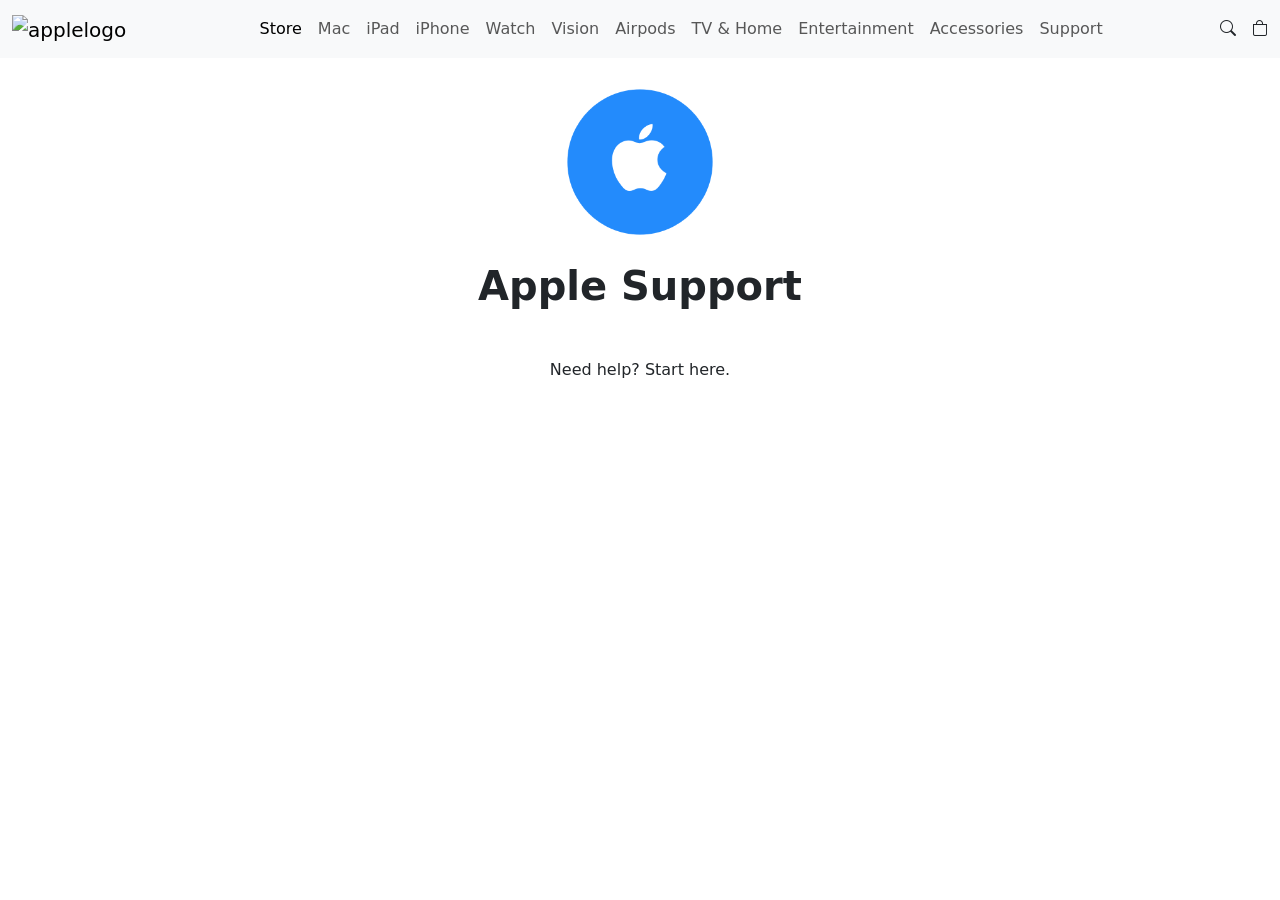
==== support.html @ f09110b0 "support page" ====
<!doctype html>
<html lang="en">
  <head>
    <meta charset="utf-8" />
    <meta name="viewport" content="width=device-width, initial-scale=1" />
    <title>Support Replica</title>
    <link
      href="https://cdn.jsdelivr.net/npm/bootstrap@5.3.8/dist/css/bootstrap.min.css"
      rel="stylesheet"
      integrity="sha384-sRIl4kxILFvY47J16cr9ZwB07vP4J8+LH7qKQnuqkuIAvNWLzeN8tE5YBujZqJLB"
      crossorigin="anonymous"
    />
    <link
      rel="stylesheet"
      href="https://cdn.jsdelivr.net/npm/bootstrap-icons@1.13.1/font/bootstrap-icons.min.css"
    />
    <link rel="stylesheet" href="styles.css" />
    <link rel="stylesheet" href="supportstyles.css" />
  </head>
  <body>
    <!--nav bar-->
    <nav class="navbar navbar-expand-lg bg-body-tertiary">
      <div class="container-fluid">
        <a class="navbar-brand" href="index.html"
          ><img
            class="apple-logo"
            src="https://upload.wikimedia.org/wikipedia/commons/f/fa/Apple_logo_black.svg"
            alt="applelogo"
        /></a>
        <!--these are nav bar icons-->

        <!--flex will be applied anythig bigger than large (d-lg-flex) mb-2 mb-lg-0 (when screen bigger than lg 0 will be applied) anything (screen) bigger than lg will display all list and anything larger will not display nav drop down -->
        <div
          class="collapse navbar-collapse d-none d-lg-flex justify-content-center"
          id="navbarSupportedContent"
        >
          <ul class="navbar-nav mb-2 mb-lg-0">
            <li class="nav-item">
              <a class="nav-link active" aria-current="page" href="#">Store</a>
            </li>
            <li class="nav-item">
              <a class="nav-link" href="#">Mac</a>
            </li>
            <li class="nav-item">
              <a class="nav-link" href="#">iPad</a>
            </li>
            <li class="nav-item">
              <a class="nav-link" href="#">iPhone</a>
            </li>
            <li class="nav-item">
              <a class="nav-link" href="#">Watch</a>
            </li>
            <li class="nav-item">
              <a class="nav-link" href="#">Vision</a>
            </li>
            <li class="nav-item">
              <a class="nav-link" href="#">Airpods</a>
            </li>
            <li class="nav-item">
              <a class="nav-link" href="#">TV & Home</a>
            </li>
            <li class="nav-item">
              <a class="nav-link" href="#">Entertainment</a>
            </li>
            <li class="nav-item">
              <a class="nav-link" href="#">Accessories</a>
            </li>
            <li class="nav-item">
              <a class="nav-link" href="#">Support</a>
            </li>
          </ul>
        </div>

        <div class="d-flex gap-3 align-items-center">
          <i class="bi bi-search"></i>
          <i class="bi bi-bag"></i>
          <button
            class="navbar-toggler"
            type="button"
            data-bs-toggle="collapse"
            data-bs-target="#navbarSupportedContent"
            aria-controls="navbarSupportedContent"
            aria-expanded="false"
            aria-label="Toggle navigation"
          >
            <span class="navbar-toggler-icon"></span>
          </button>
        </div>
      </div>

      <!--second link-->
      <div
        class="collapse d-lg-none justify-content-center px-4"
        id="navbarSupportedContent"
      >
        <ul class="navbar-nav mb-2 mb-lg-0">
          <li class="nav-item">
            <a class="nav-link active" aria-current="page" href="#">Store</a>
          </li>
          <li class="nav-item">
            <a class="nav-link" href="#">Mac</a>
          </li>
          <li class="nav-item">
            <a class="nav-link" href="#">iPad</a>
          </li>
          <li class="nav-item">
            <a class="nav-link" href="#">iPhone</a>
          </li>
          <li class="nav-item">
            <a class="nav-link" href="#">Watch</a>
          </li>
          <li class="nav-item">
            <a class="nav-link" href="#">Vision</a>
          </li>
          <li class="nav-item">
            <a class="nav-link" href="#">Airpods</a>
          </li>
          <li class="nav-item">
            <a class="nav-link" href="#">TV & Home</a>
          </li>
          <li class="nav-item">
            <a class="nav-link" href="#">Entertainment</a>
          </li>
          <li class="nav-item">
            <a class="nav-link" href="#">Accessories</a>
          </li>
          <li class="nav-item">
            <a class="nav-link" href="#">Support</a>
          </li>
        </ul>
      </div>
    </nav>
    <!--apple blue logo image-->
    <div class="blue-apple-container d-flex justify-content-center mt-1">
      <img
        style="width: 200px"
        src="./supportimages/support-home-apple-logo-circle-blue.png"
        alt="logo"
      />
    </div>
    <h1 class="applesupport-container text-center""><b>Apple Support</b></h1>
    <div class="text-center mt-5">
        <p>Need help? Start here.</p>
    </div>
    <!--gallery-->
<div class="row">
    <div class="col"></div>
    <div class="col"></div>



</div>


    <script
      src="https://cdn.jsdelivr.net/npm/bootstrap@5.3.8/dist/js/bootstrap.bundle.min.js"
      integrity="sha384-FKyoEForCGlyvwx9Hj09JcYn3nv7wiPVlz7YYwJrWVcXK/BmnVDxM+D2scQbITxI"
      crossorigin="anonymous"
    ></script>
  </body>
</html>
---- styles.css ----
.apple-logo {
  width: 20px;
  height: auto;
}

.hero-section {
  background-image: url("https://web.archive.org/web/20260325112115im_/https://www.apple.com/v/home/cm/images/heroes/iphone-family/hero_iphone_family__fuz5j2v5xx6y_mediumtall_2x.jpg");
  height: 800px;
  background-position: center;
  background-size: cover;
}

.learn {
  color: white;
  background-color: rgb(24, 89, 255);
  border-color: rgb(24, 89, 255);
  border-radius: 1000px;
  padding: 10px;
  padding-left: 20px;
  padding-right: 20px;
  border-width: 1px;
}
.shop {
  color: blue;
  border-color: blue;
  border-radius: 1000px;
  padding: 10px;
  padding-left: 20px;
  padding-right: 20px;
  border-width: 1px;
}

.h3 {
  padding: 3px;
}

.paragraph {
  padding: 20px;
  background: -webkit-linear-gradient(
    356deg,
    #0090f7,
    #ba62fc,
    #f2416b,
    #f55600
  );
  background: linear-gradient(94deg, #0090f7, #ba62fc, #f2416b, #f55600);
  -webkit-background-clip: text;
  background-clip: text;
  color: transparent;
  display: inline-block;
}

.buttons {
  display: flex;
  flex-direction: row;
  justify-content: space-evenly;
}

.image-section {
  background-image: url("https://www.apple.com/v/home/cf/images/promos/ipad-air/promo_ipad_air__bfbxzvw65c02_medium_2x.jpg");
  height: 800px;
  background-position: center;
  background-size: cover;
}

.buttons2 {
  display: flex;
  flex-direction: row;
  justify-content: center;
}

.buy {
  color: rgb(24, 89, 255);
  background-color: transparent;
  border-color: rgb(24, 89, 255);
  border-radius: 1000px;
  border-width: 1px;
  padding: 10px;
  padding-left: 20px;
  padding-right: 20px;
}

.image-section-2 {
  background-image: url("https://web.archive.org/web/20260325112116im_/https://www.apple.com/v/home/cm/images/heroes/macbook-neo/hero_macbook_neo__gnm3snkti4a6_mediumtall_2x.jpg");
  height: 800px;
  background-position: center;
  background-size: cover;
}
/* 
.gallery-section {
  height:;
} */

.img-1 {
  background-image: url("https://web.archive.org/web/20260325112104im_/https://www.apple.com/v/home/cm/images/promos/iphone-tradein/promo_iphone_tradein__bugw15ka691e_medium_2x.jpg");
  background-size: cover;
  height: 700px;
  width: auto;
  background-repeat: no-repeat;
}

.img-2 {
  background-image: url("https://web.archive.org/web/20260325112125im_/https://www.apple.com/v/home/cm/images/promos/macbook-pro/promo_macbook_pro__e3xqrygvp9ea_medium_2x.jpg");
  background-size: cover;
  height: 700px;
  width: auto;
  background-repeat: no-repeat;
}

.img-3-container {
  height: 700px;
  width: auto;
}
.img-3 {
  background-image: url("https://web.archive.org/web/20260325112104im_/https://www.apple.com/v/home/cm/images/promos/apple-watch-series-11/promo_apple_watch_series_11__b63hxviqvonm_medium_2x.jpg");
  background-size: contain;
  width: auto;
  height: 700px;
  background-repeat: no-repeat;
  object-fit: fill;
}

.img-4 {
  background-image: url("https://web.archive.org/web/20260325112104im_/https://www.apple.com/v/home/cm/images/promos/apple-card/promo_apple_card__5cm7draujpey_medium_2x.jpg");
  background-size: cover;
  height: 700px;
  width: auto;
  background-repeat: no-repeat;
}

.img-5 {
  background-image: url("https://web.archive.org/web/20260325112104im_/https://www.apple.com/v/home/cm/images/promos/apple-50/promo_apple_50__cb3xo5si7y6a_medium_2x.jpg");
  background-size: cover;
  height: 700px;
  width: auto;
  background-repeat: no-repeat;
}

.img-6 {
  background-image: url("https://web.archive.org/web/20260325112104im_/https://www.apple.com/v/home/cm/images/promos/wwdc26-announce/promo_wwdc26_announce__b74q051bn5ki_medium_2x.jpg ");
  background-size: cover;
  height: 700px;
  width: auto;
  background-repeat: no-repeat;
}

.applelogo-trade-in-png {
  background-image: url("https://www.apple.com/v/home/cm/images/logos/iphone-tradein/promo_logo_iphone_tradein__7y3gtai5az66_medium_2x.png");
  width: 155px;
  height: 32px;
  background-size: 155px 32px;
  background-repeat: no-repeat;
  background-position: center;
}
.fs-1 {
  color: white;
  margin-top: 40px;
}

.btn-outline-primary {
  border-radius: 1000px;
  padding: 10px;
  padding-left: 20px;
  padding-right: 20px;
  border-width: 1px;
}

.btn-primary {
  border-radius: 1000px;
  padding: 10px;
  padding-left: 20px;
  padding-right: 20px;
  border-width: 1px;
}

.ipad-air-logo {
  background-image: url("https://web.archive.org/web/20260325112104im_/https://www.apple.com/v/home/cm/images/logos/ipad-air-m4/hero_logo_ipad_air__ejixj9pic0uq_medium_2x.png");
  height: 32px;
  width: 100%;
  background-size: 155px 30px;
  background-repeat: no-repeat;
  background-position: center;
}

.macbookpro-text {
  color: white;
  font-size: larger;
}

.watch-logo {
  background-image: url("https://web.archive.org/web/20260325112104im_/https://www.apple.com/v/home/cm/images/logos/apple-watch-series-11/promo_logo_apple_watch_series_11__d9br21pxygya_large_2x.png");
  width: 100%;
  height: 32px;
  background-size: 233px 29px;
  background-repeat: no-repeat;
  background-position: center;
}

.display-5 {
  font-size: large;
}

.buttons-3 {
  display: flex;
  flex-direction: row;
  justify-content: center;
  margin-top: 10px;
}

.card-logo {
  background-image: url("https://web.archive.org/web/20260325112104im_/https://www.apple.com/v/home/cm/images/logos/apple-card/logo__dcojfwkzna2q_large.png");
  width: auto;
  height: 50px;
  background-repeat: no-repeat;
  background-position: center;
  margin-top: 50px;
}

.apple50years-logo {
  background-image: url("https://web.archive.org/web/20260325112104im_/https://www.apple.com/v/home/cm/images/logos/apple-50/promo_logo_apple_50_headline__5493ndwfu0iy_medium.png");
  margin-top: 380px;
  height: 200px;
  width: auto;
  background-position: center;
  background-repeat: no-repeat;
}

.buttons-5 {
  display: flex;
  flex-direction: column;
  align-items: center;
  margin-top: -30px;
}

.text-wrap {
  display: flex;
  flex-direction: column;
  justify-content: center;
  align-items: center;
}
.wdc-text {
  margin-top: 500px;
  color: white;
  display: flex;
  flex-direction: column;
  justify-content: center;
  text-align: center;
}

.carousel-container {
  background-color: rgb(245, 244, 247);
  margin-top: 30px;
  height: fit-content;
}

.entertainment-header {
  display: flex;
  flex-direction: column;
  justify-content: center;
  text-align: center;
  padding-top: 30px;
  padding-bottom: 10px;
}
---- supportstyles.css ----
.blue-apple-container {
}
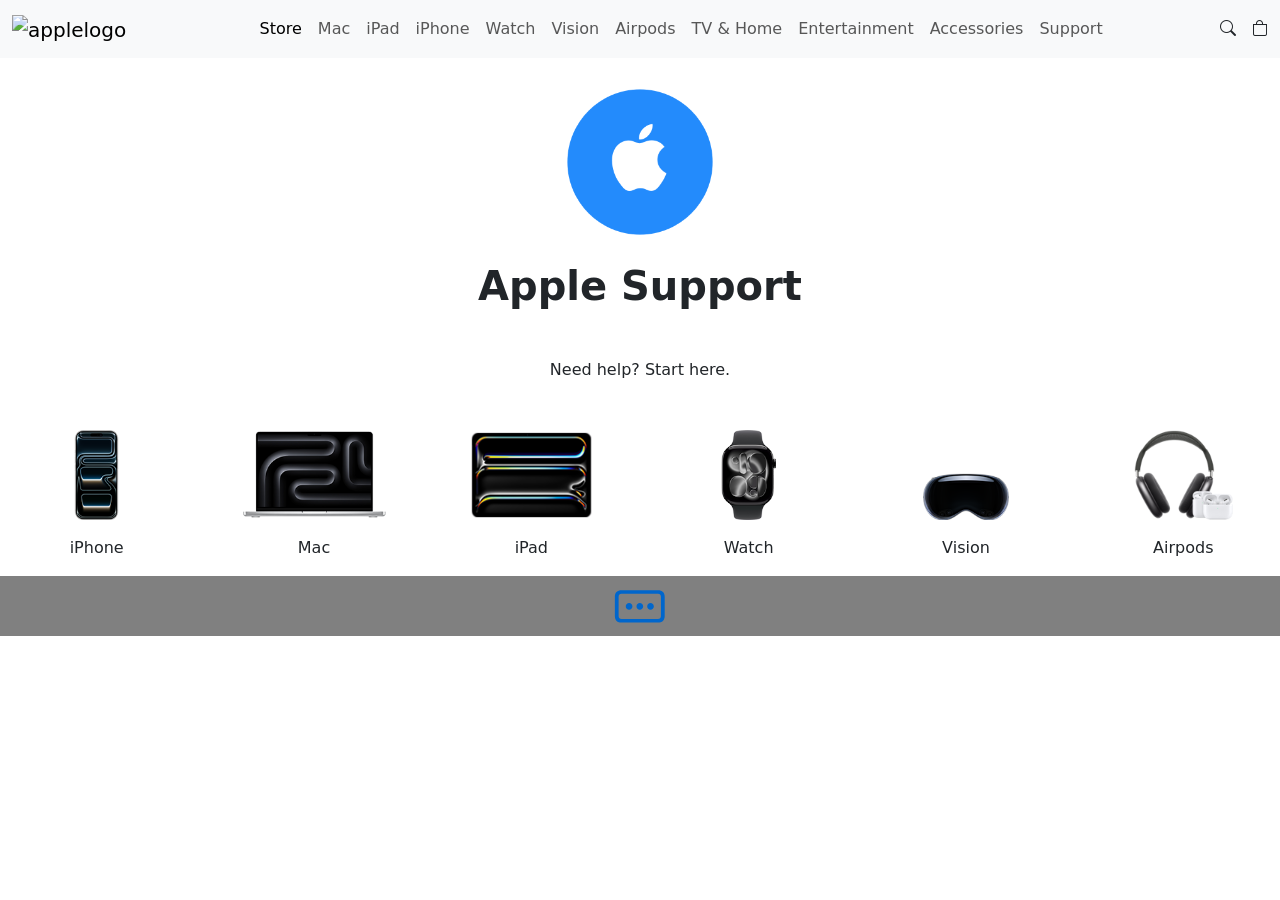
==== commit 22a8d14b: "updated gallery" ====
--- a/support.html
+++ b/support.html
@@ -138,20 +138,79 @@
         alt="logo"
       />
     </div>
-    <h1 class="applesupport-container text-center""><b>Apple Support</b></h1>
+
+    <h1 class="applesupport-container text-center"><b>Apple Support</b></h1>
+
     <div class="text-center mt-5">
-        <p>Need help? Start here.</p>
+      <p>Need help? Start here.</p>
     </div>
     <!--gallery-->
-<div class="row">
-    <div class="col"></div>
-    <div class="col"></div>
-
-
-
-</div>
-
-
+    <div class="products-container mt-5">
+      <div class="row">
+        <div style="height: 90px" class="col d-flex justify-content-center">
+          <img src="./supportimages/iphone.png" alt="iphone" />
+        </div>
+        <div style="height: 90px" class="col d-flex justify-content-center">
+          <img src="./supportimages/mac.png" alt="mac" />
+        </div>
+        <div style="height: 90px" class="col d-flex justify-content-center">
+          <img src="./supportimages/ipad.png" alt="ipad" />
+        </div>
+        <div style="height: 90px" class="col d-flex justify-content-center">
+          <img src="./supportimages/image-grid-watch_2x.png" alt="watch" />
+        </div>
+        <div style="height: 90px" class="col d-flex justify-content-center">
+          <img
+            src="./supportimages/image-grid-apple-vision-pro_2x.png"
+            alt="vision"
+          />
+        </div>
+        <div style="height: 90px" class="col d-flex justify-content-center">
+          <img src="./supportimages/image-grid-airpods_2x.png" alt="airpods" />
+        </div>
+      </div>
+
+      <div class="row mt-3">
+        <div class="col d-flex justify-content-center">
+          <p>iPhone</p>
+          <a href=""></a>
+        </div>
+
+        <div class="col d-flex justify-content-center">
+          <p>Mac</p>
+        </div>
+
+        <div class="col d-flex justify-content-center">
+          <p>iPad</p>
+        </div>
+
+        <div class="col d-flex justify-content-center">
+          <p>Watch</p>
+        </div>
+
+        <div class="col d-flex justify-content-center">
+          <p>Vision</p>
+        </div>
+        <div class="col d-flex justify-content-center">
+          <p>Airpods</p>
+        </div>
+      </div>
+    </div>
+
+    <!--Cards-->
+    <div class="card-container">
+      <div class="row">
+        <div
+          class="col d-flex justify-content-center"
+          style="background-color: grey"
+        >
+          <img
+            src="./supportimages/icon-apple-account-password-open.svg"
+            alt=""
+          />
+        </div>
+      </div>
+    </div>
     <script
       src="https://cdn.jsdelivr.net/npm/bootstrap@5.3.8/dist/js/bootstrap.bundle.min.js"
       integrity="sha384-FKyoEForCGlyvwx9Hj09JcYn3nv7wiPVlz7YYwJrWVcXK/BmnVDxM+D2scQbITxI"
--- a/styles.css
+++ b/styles.css
@@ -113,11 +113,10 @@
 }
 .img-3 {
   background-image: url("https://web.archive.org/web/20260325112104im_/https://www.apple.com/v/home/cm/images/promos/apple-watch-series-11/promo_apple_watch_series_11__b63hxviqvonm_medium_2x.jpg");
-  background-size: contain;
-  width: auto;
-  height: 700px;
-  background-repeat: no-repeat;
-  object-fit: fill;
+  background-size: cover;
+  width: auto;
+  height: 700px;
+  background-repeat: no-repeat;
 }
 
 .img-4 {
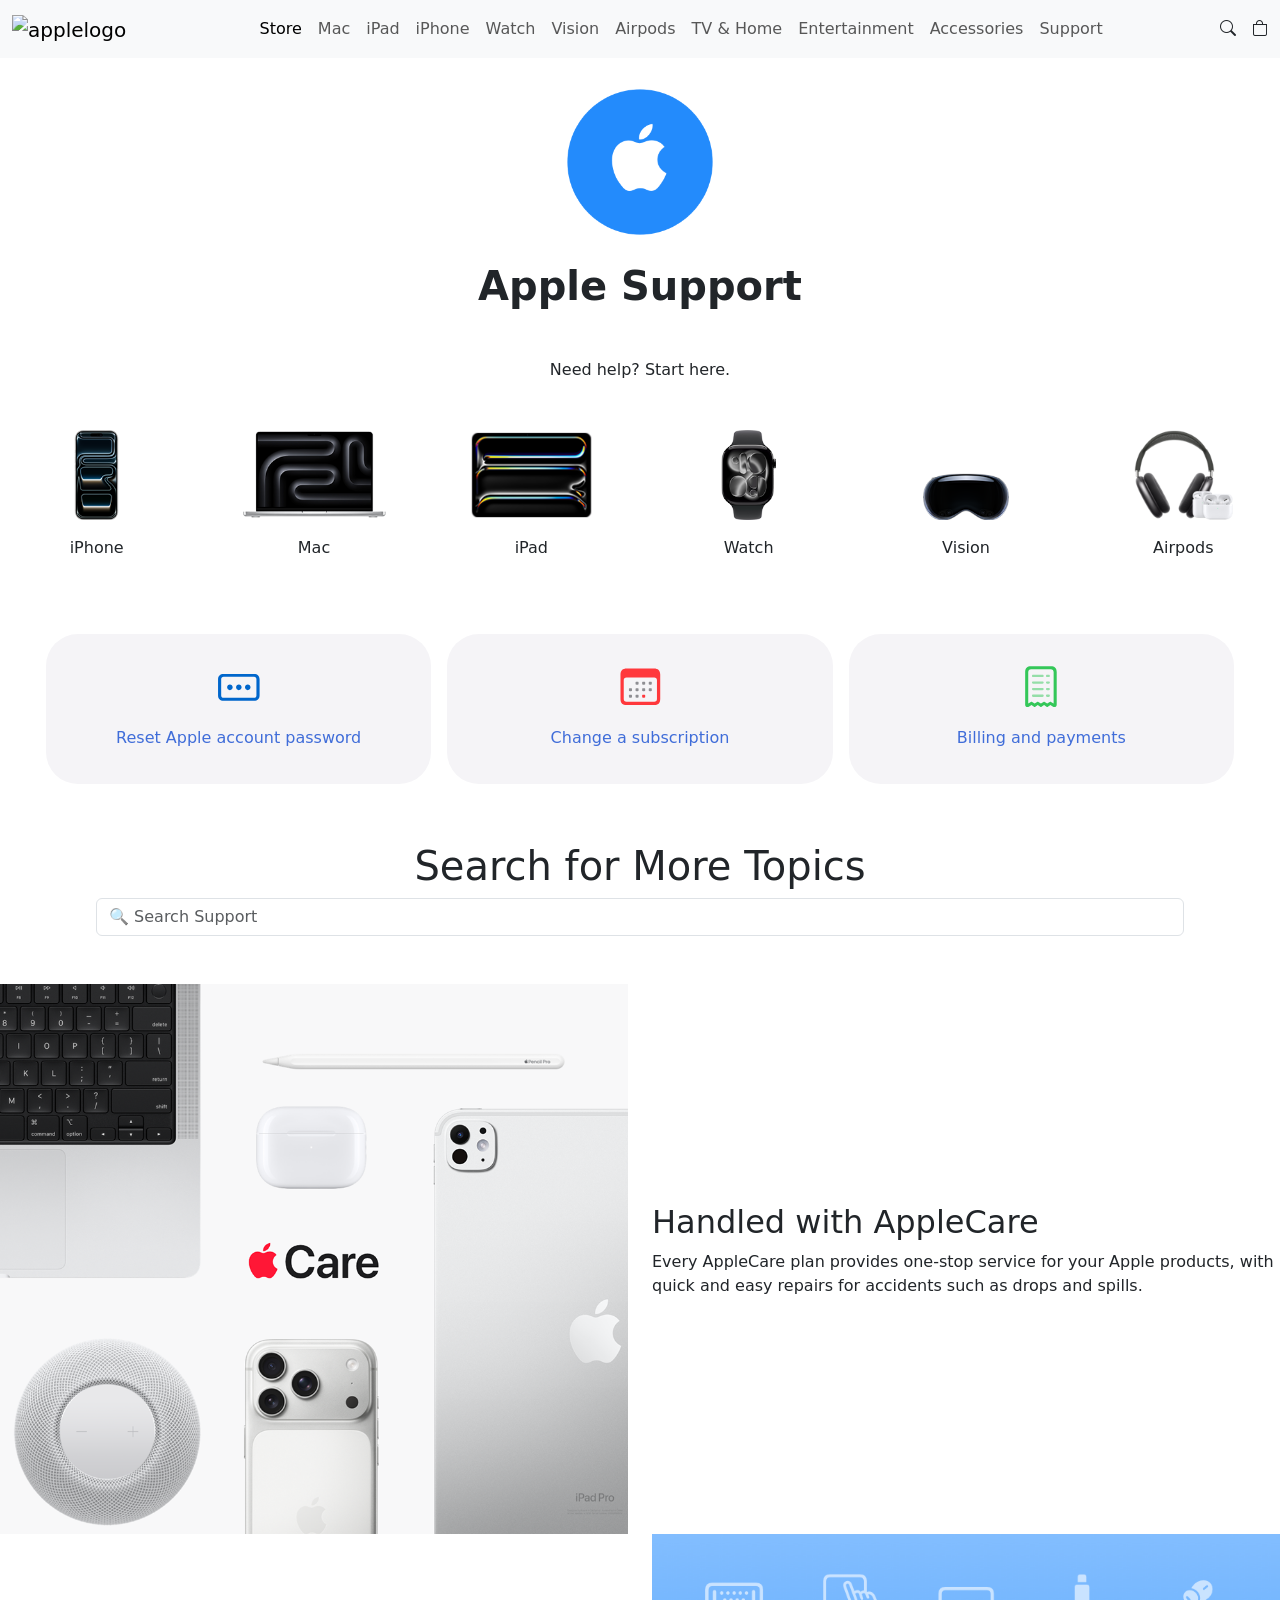
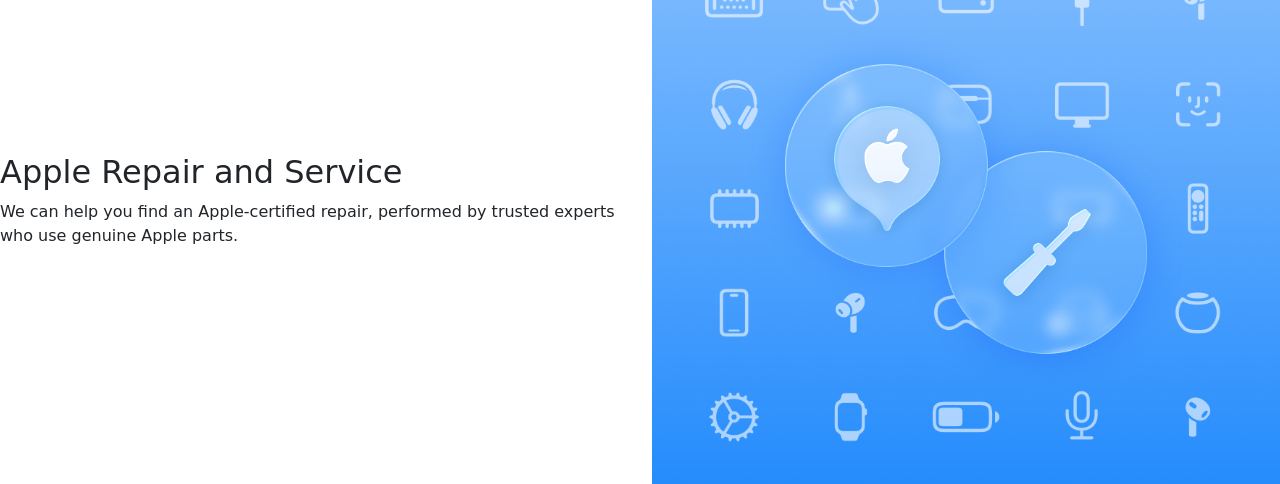
==== commit 3354d121: "added apple-care" ====
--- a/support.html
+++ b/support.html
@@ -197,20 +197,118 @@
       </div>
     </div>
 
-    <!--Cards-->
+    <!-- Main Card Section -->
     <div class="card-container">
       <div class="row">
+        <!-- Card 1: Account Reset -->
         <div
-          class="col d-flex justify-content-center"
-          style="background-color: grey"
+          class="col d-flex flex-column m-2 justify-content-center align-items-center rounded-5"
+          style="background-color: rgb(245, 244, 247); height: 150px"
         >
           <img
             src="./supportimages/icon-apple-account-password-open.svg"
+            alt="Reset Password"
+            style="height: 50px"
+          />
+          <h6 class="mt-3 text-center" style="color: rgb(64, 109, 217)">
+            Reset Apple account password
+          </h6>
+        </div>
+
+        <!-- Card 2 -->
+        <div
+          class="col d-flex flex-column m-2 justify-content-center align-items-center rounded-5"
+          style="background-color: rgb(245, 244, 247); height: 150px"
+        >
+          <img
+            src="./supportimages/icon-calendar-subscription.svg"
+            alt="Reset Password"
+            style="height: 50px"
+          />
+          <h6 class="mt-3 text-center" style="color: rgb(64, 109, 217)">
+            Change a subscription
+          </h6>
+        </div>
+
+        <!-- Card 3 -->
+        <div
+          class="col d-flex flex-column m-2 justify-content-center align-items-center rounded-5"
+          style="background-color: rgb(245, 244, 247); height: 150px"
+        >
+          <img
+            src="./supportimages/icon-receipt-purchase-history.svg"
+            alt="Reset Password"
+            style="height: 50px"
+          />
+          <h6 class="mt-3 text-center" style="color: rgb(64, 109, 217)">
+            Billing and payments
+          </h6>
+        </div>
+      </div>
+      <!-- End Row -->
+    </div>
+    <!-- End Container -->
+
+    <!--Search Title and Bar-->
+    <div class="justify-content-center text-center mx-5">
+      <h1>Search for More Topics</h1>
+      <!--Search Bar-->
+      <div class="mx-5 px-0">
+        <form class="d-flex">
+          <input
+            class="form-control"
+            type="search"
+            placeholder="🔍 Search Support"
+            aria-label="Search"
+          />
+        </form>
+      </div>
+    </div>
+
+    <!--container for applecare content-->
+    <div
+      class="applecare-container mt-5"
+      style="background-color: rgb(245, 244, 247); height: 1000px"
+    >
+      <div class="row bg-white">
+        <div class="col-6">
+          <img
+            src="./supportimages/tile-side-applecare.image.large_2x.png"
             alt=""
-          />
-        </div>
-      </div>
-    </div>
+            class="w-100 object-fit-cover"
+            style="height: 550px"
+          />
+        </div>
+        <div class="col-6 my-auto">
+          <h2>Handled with AppleCare</h2>
+          <p>
+            Every AppleCare plan provides one-stop service for your Apple
+            products, with quick and easy repairs for accidents such as drops
+            and spills.
+          </p>
+        </div>
+      </div>
+
+      <!--2nd row-->
+      <div class="row bg-white">
+        <div class="col-6 my-auto">
+          <h2>Apple Repair and Service</h2>
+          <p>
+            We can help you find an Apple-certified repair, performed by trusted
+            experts who use genuine Apple parts.
+          </p>
+        </div>
+        <div class="col-6">
+          <img
+            src="./supportimages/tile-feature-repair-and-service.image.large_2x.png"
+            alt=""
+            class="w-100 object-fit-cover"
+            style="height: 550px"
+          />
+        </div>
+      </div>
+    </div>
+
     <script
       src="https://cdn.jsdelivr.net/npm/bootstrap@5.3.8/dist/js/bootstrap.bundle.min.js"
       integrity="sha384-FKyoEForCGlyvwx9Hj09JcYn3nv7wiPVlz7YYwJrWVcXK/BmnVDxM+D2scQbITxI"
--- a/styles.css
+++ b/styles.css
@@ -117,6 +117,7 @@
   width: auto;
   height: 700px;
   background-repeat: no-repeat;
+  background-position: center;
 }
 
 .img-4 {
@@ -260,3 +261,11 @@
   padding-top: 30px;
   padding-bottom: 10px;
 }
+
+.card-container {
+  display: flex;
+  flex-direction: column;
+  justify-content: space-evenly;
+  margin: 50px;
+  gap: 1em;
+}
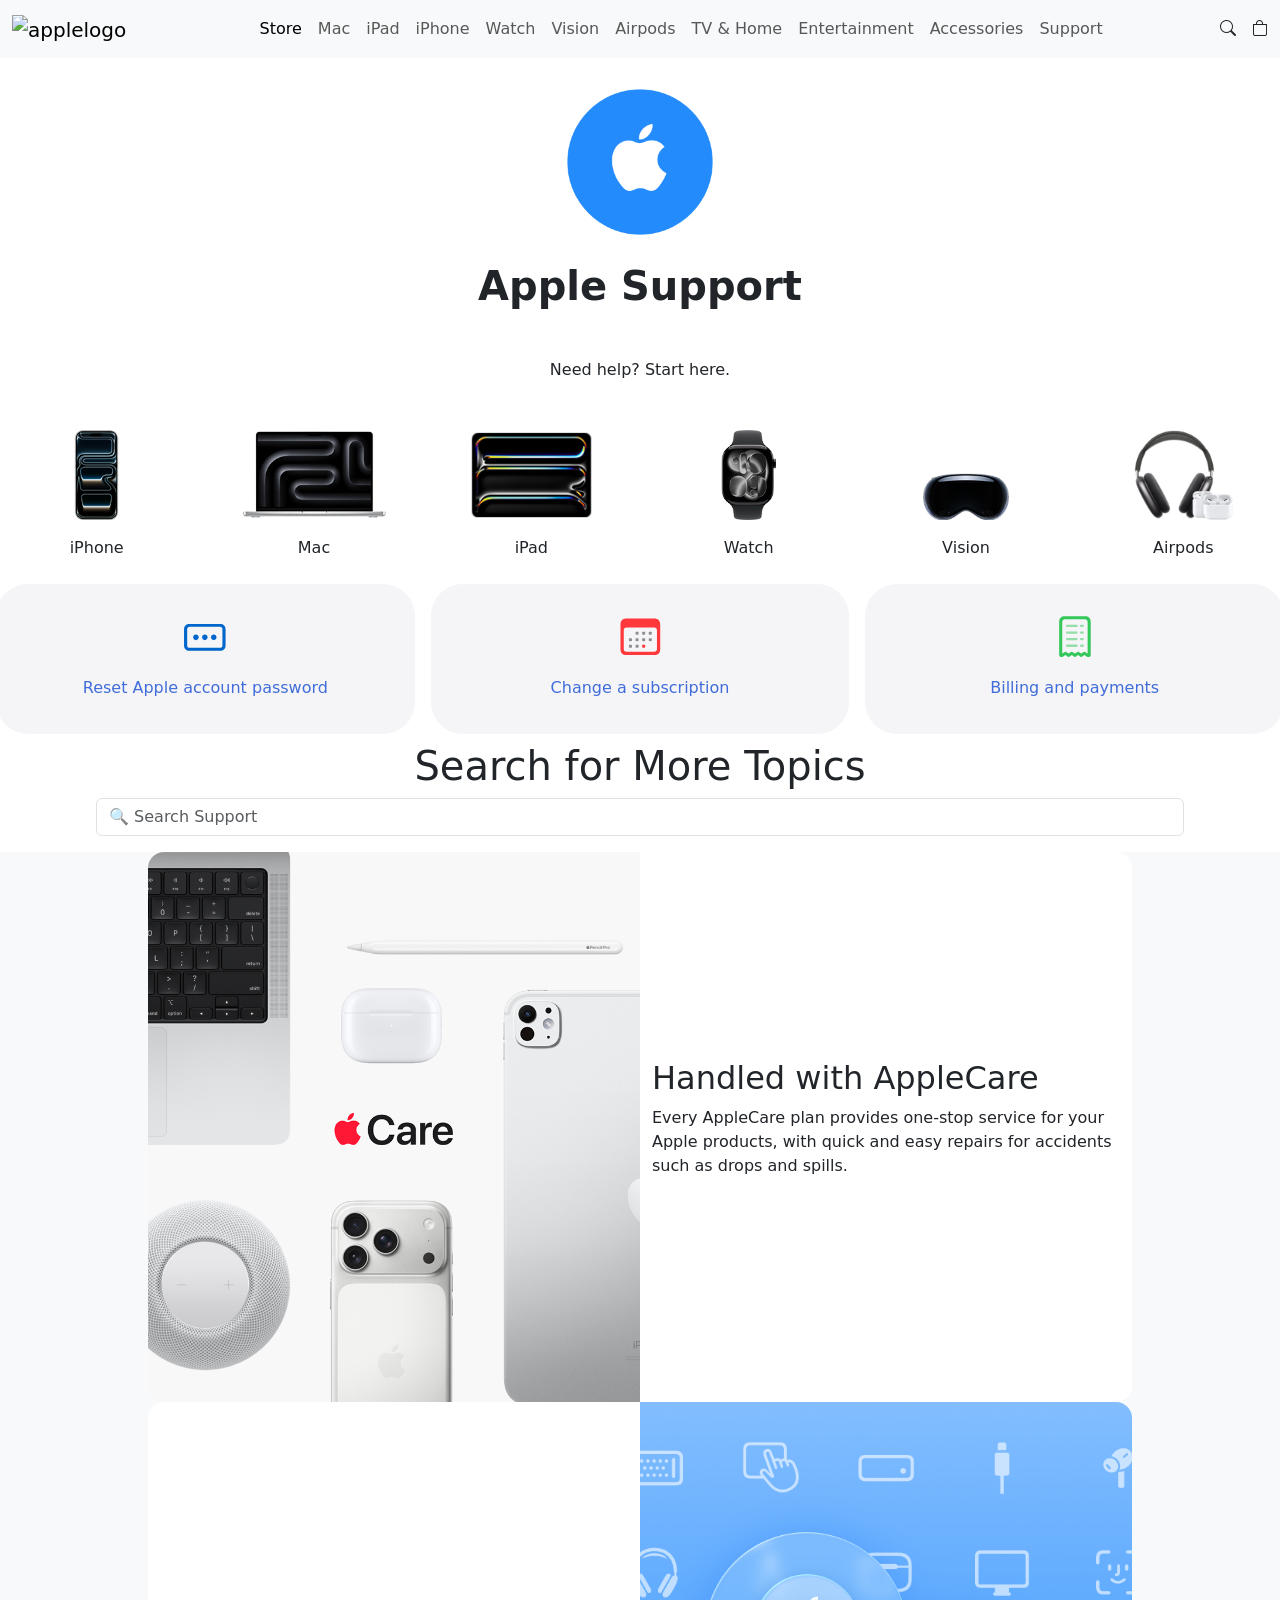
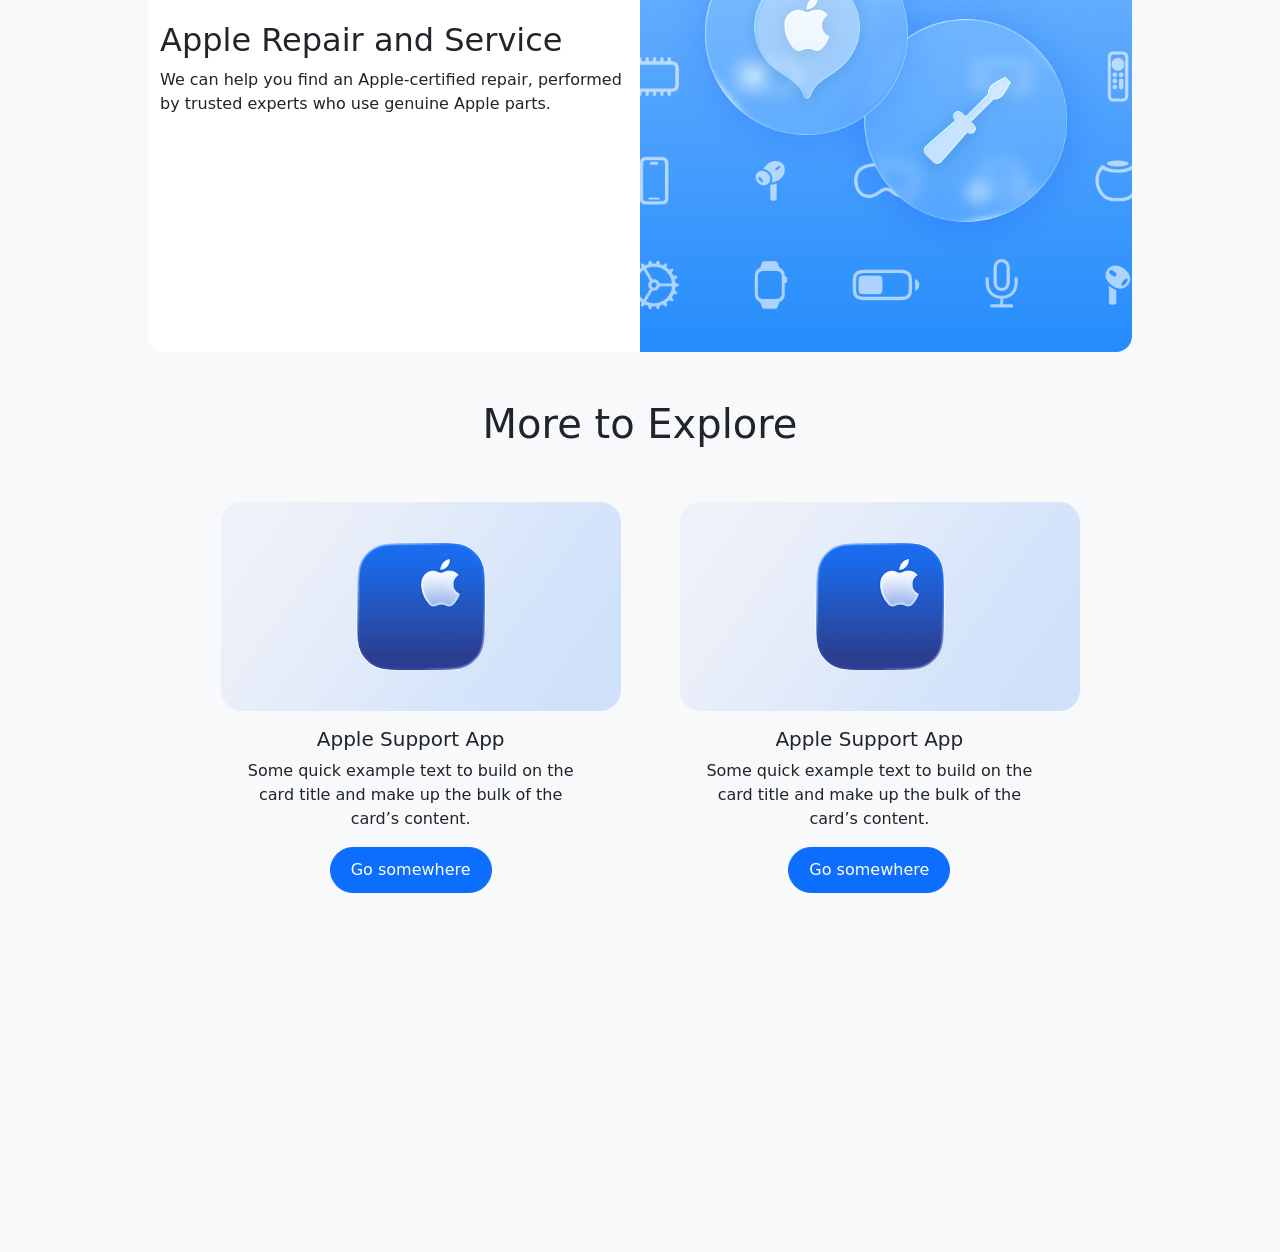
==== commit 5c48d5a8: "added cards" ====
--- a/support.html
+++ b/support.html
@@ -17,7 +17,7 @@
     <link rel="stylesheet" href="styles.css" />
     <link rel="stylesheet" href="supportstyles.css" />
   </head>
-  <body>
+  <body class="overflow-x-hidden">
     <!--nav bar-->
     <nav class="navbar navbar-expand-lg bg-body-tertiary">
       <div class="container-fluid">
@@ -266,47 +266,108 @@
     </div>
 
     <!--container for applecare content-->
-    <div
-      class="applecare-container mt-5"
-      style="background-color: rgb(245, 244, 247); height: 1000px"
-    >
-      <div class="row bg-white">
-        <div class="col-6">
-          <img
-            src="./supportimages/tile-side-applecare.image.large_2x.png"
-            alt=""
-            class="w-100 object-fit-cover"
-            style="height: 550px"
-          />
-        </div>
-        <div class="col-6 my-auto">
-          <h2>Handled with AppleCare</h2>
-          <p>
-            Every AppleCare plan provides one-stop service for your Apple
-            products, with quick and easy repairs for accidents such as drops
-            and spills.
-          </p>
-        </div>
-      </div>
-
-      <!--2nd row-->
-      <div class="row bg-white">
-        <div class="col-6 my-auto">
-          <h2>Apple Repair and Service</h2>
-          <p>
-            We can help you find an Apple-certified repair, performed by trusted
-            experts who use genuine Apple parts.
-          </p>
-        </div>
-        <div class="col-6">
-          <img
-            src="./supportimages/tile-feature-repair-and-service.image.large_2x.png"
-            alt=""
-            class="w-100 object-fit-cover"
-            style="height: 550px"
-          />
-        </div>
-      </div>
+    <div class="applecare-container bg-body-tertiary" style="height: 2000px">
+      <div class="w-75 mx-auto">
+        <div class="row bg-white rounded-4 mt-3">
+          <div class="col-6 m-0 p-0">
+            <img
+              src="./supportimages/tile-side-applecare.image.large_2x.png"
+              alt=""
+              class="w-100 object-fit-cover m-0 p-0 rounded-start-4"
+              style="height: 550px"
+            />
+          </div>
+          <div class="col-6 my-auto">
+            <h2>Handled with AppleCare</h2>
+            <p>
+              Every AppleCare plan provides one-stop service for your Apple
+              products, with quick and easy repairs for accidents such as drops
+              and spills.
+            </p>
+          </div>
+        </div>
+
+        <!--2nd row-->
+        <div class="row bg-white rounded-4">
+          <div class="col-6 my-auto">
+            <h2>Apple Repair and Service</h2>
+            <p>
+              We can help you find an Apple-certified repair, performed by
+              trusted experts who use genuine Apple parts.
+            </p>
+          </div>
+          <div class="col-6 p-0 m-0">
+            <img
+              src="./supportimages/tile-feature-repair-and-service.image.large_2x.png"
+              alt=""
+              class="w-100 object-fit-cover rounded-end-4"
+              style="height: 550px"
+            />
+          </div>
+        </div>
+
+        <!--More to explore-->
+        <h1 class="text-center mt-5">More to Explore</h1>
+      </div>
+
+      <!--banner content-->
+
+      <div
+        class="banner-container d-flex justify-content-center align-items-center"
+        style="height: 500px"
+      >
+        <!--container for banner-->
+        <div class="banner-content" style="width: 1700px">
+          <div class="row justify-content-center gap-4">
+            <!--first col banner-->
+            <div class="col d-flex justify-content-center col-lg-4">
+              <div
+                class="card bg-transparent border-0 card-body"
+                style="width: 18rem"
+              >
+                <img
+                  src="./supportimages/content-block-apple-support.png"
+                  class="card-img-top"
+                  style="width: 400px; height: auto"
+                  alt="img"
+                />
+                <div class="card-body text-center">
+                  <h5 class="card-title">Apple Support App</h5>
+                  <p class="card-text">
+                    Some quick example text to build on the card title and make
+                    up the bulk of the card’s content.
+                  </p>
+                  <a href="#" class="btn btn-primary">Go somewhere</a>
+                </div>
+              </div>
+            </div>
+
+            <!--second col banner-->
+            <div class="col d-flex justify-content-center col-lg-4">
+              <div
+                class="card bg-transparent border-0 card-body"
+                style="width: 18rem"
+              >
+                <img
+                  src="./supportimages/content-block-apple-support.png"
+                  class="card-img-top"
+                  style="width: 400px; height: auto"
+                  alt="img"
+                />
+                <div class="card-body text-center">
+                  <h5 class="card-title">Apple Support App</h5>
+                  <p class="card-text">
+                    Some quick example text to build on the card title and make
+                    up the bulk of the card’s content.
+                  </p>
+                  <a href="#" class="btn btn-primary">Go somewhere</a>
+                </div>
+              </div>
+            </div>
+          </div>
+        </div>
+      </div>
+      <!--container for banner ends after here-->
     </div>
 
     <script
--- a/styles.css
+++ b/styles.css
@@ -261,11 +261,3 @@
   padding-top: 30px;
   padding-bottom: 10px;
 }
-
-.card-container {
-  display: flex;
-  flex-direction: column;
-  justify-content: space-evenly;
-  margin: 50px;
-  gap: 1em;
-}
